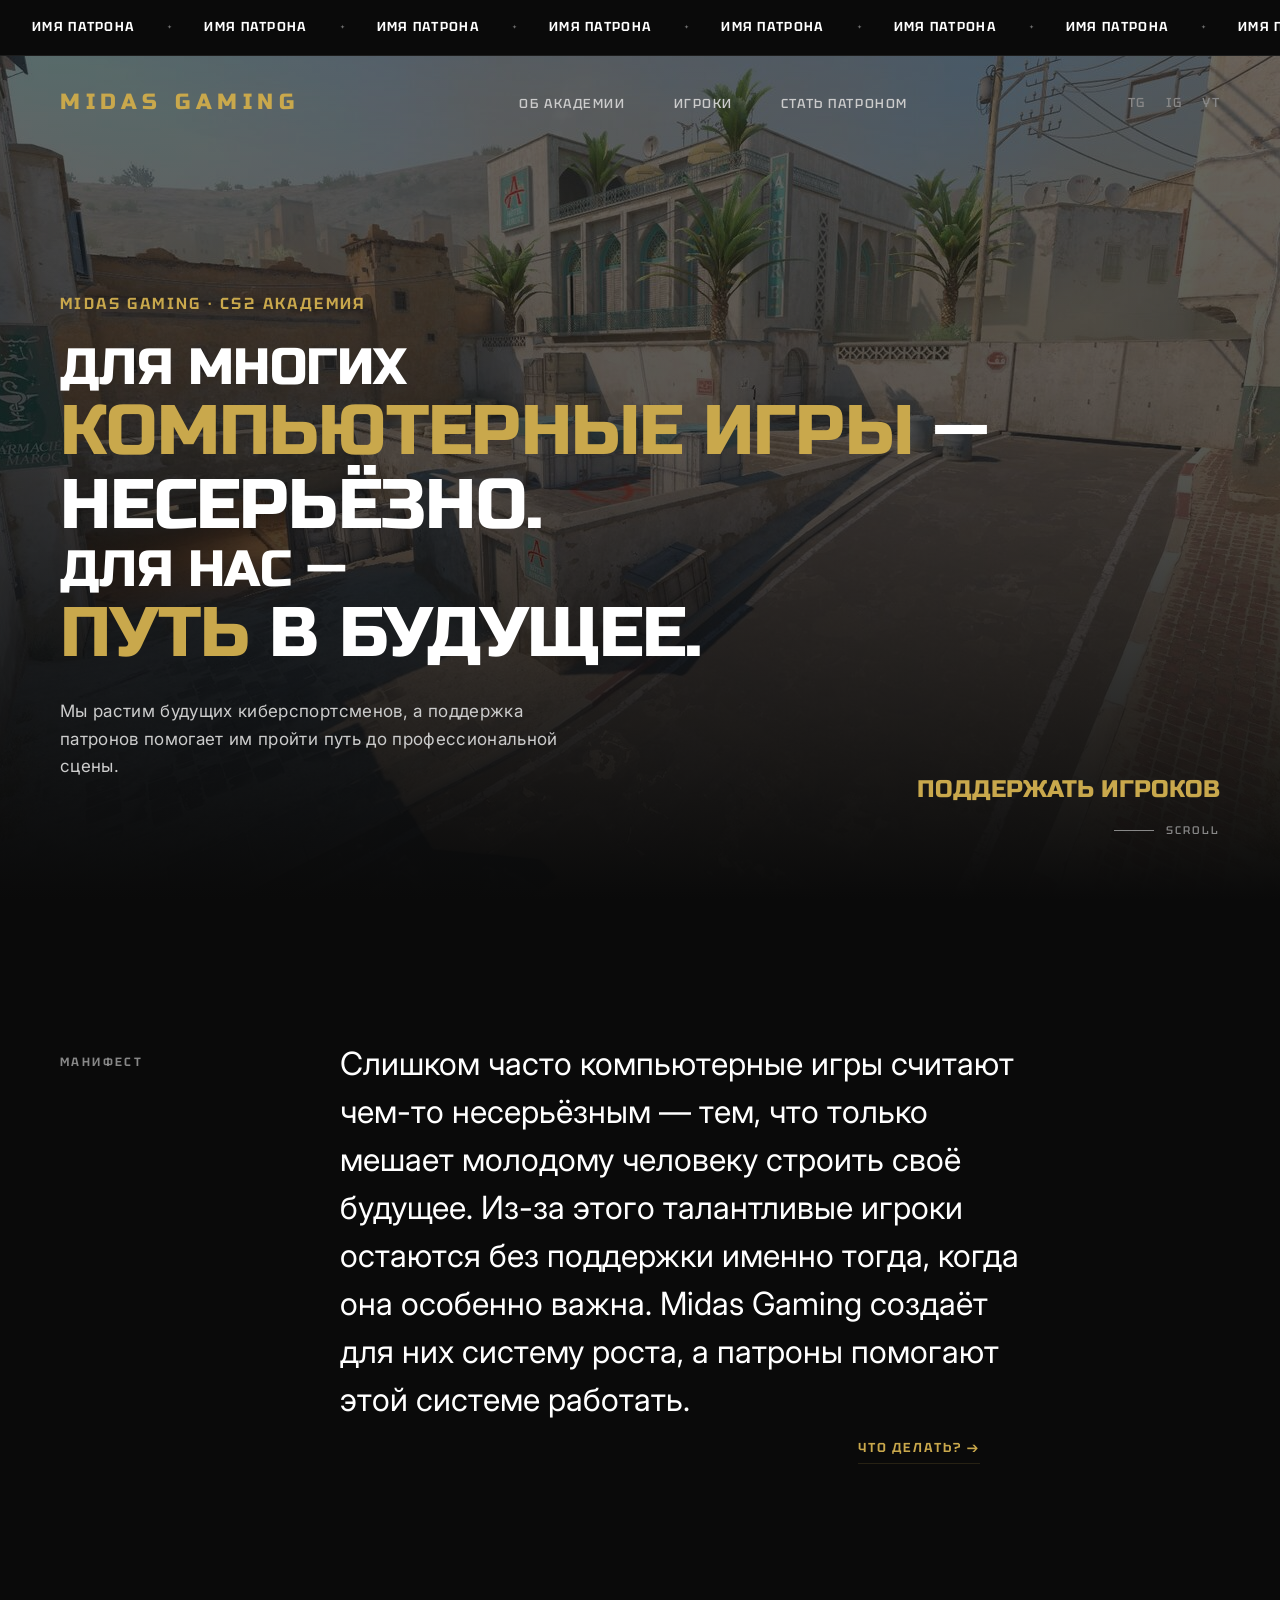
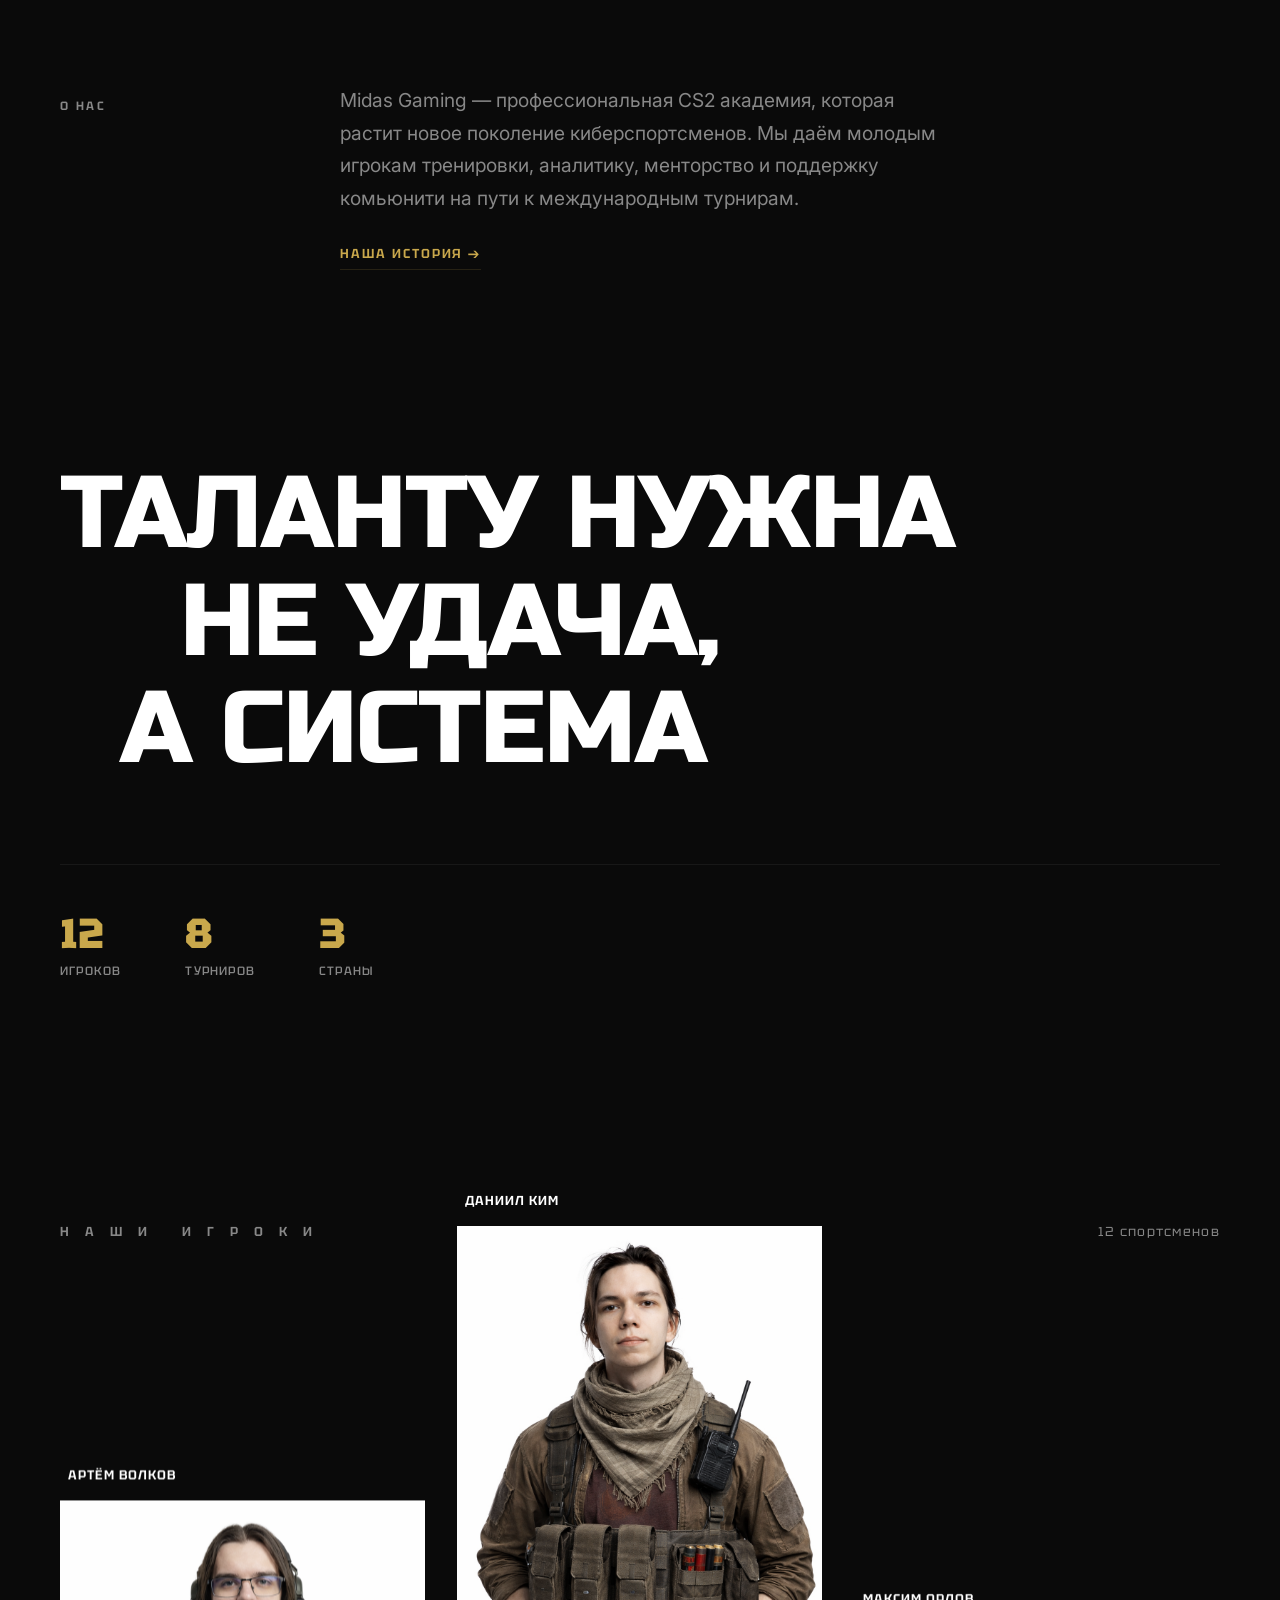
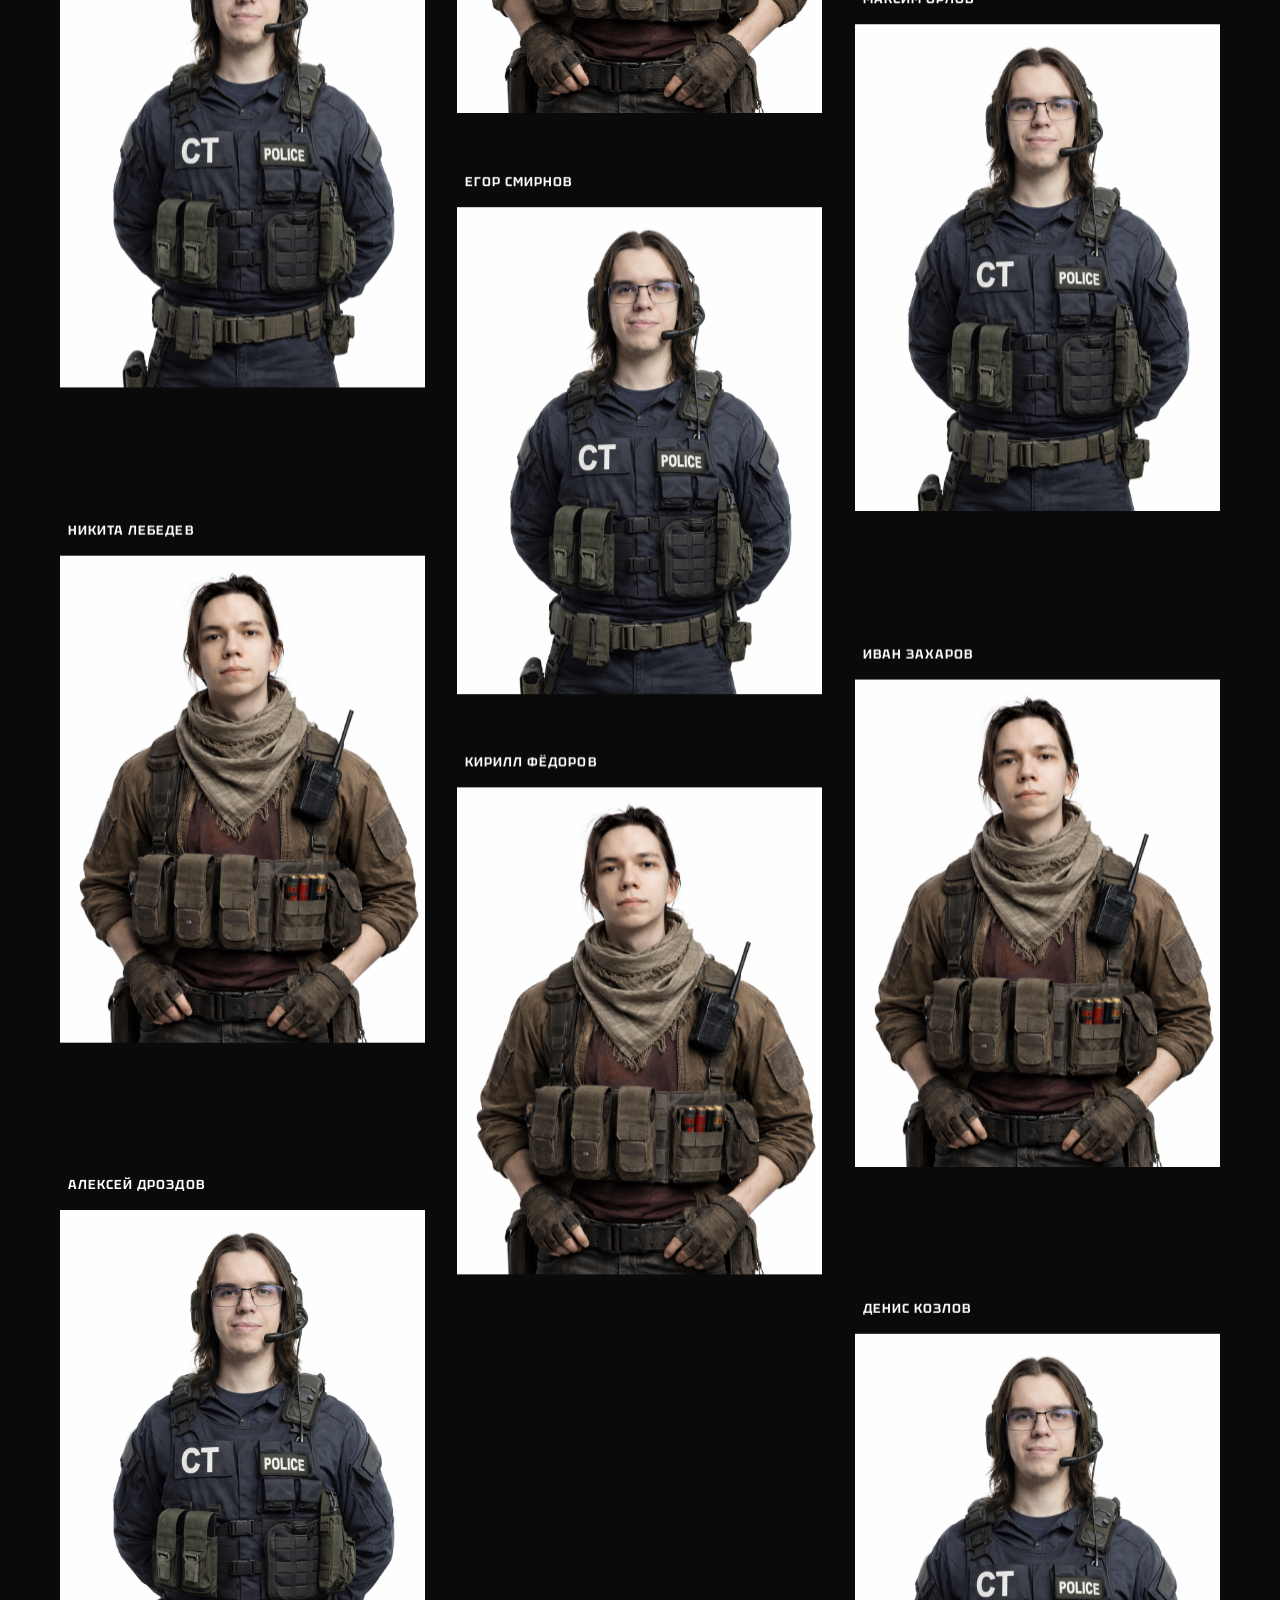
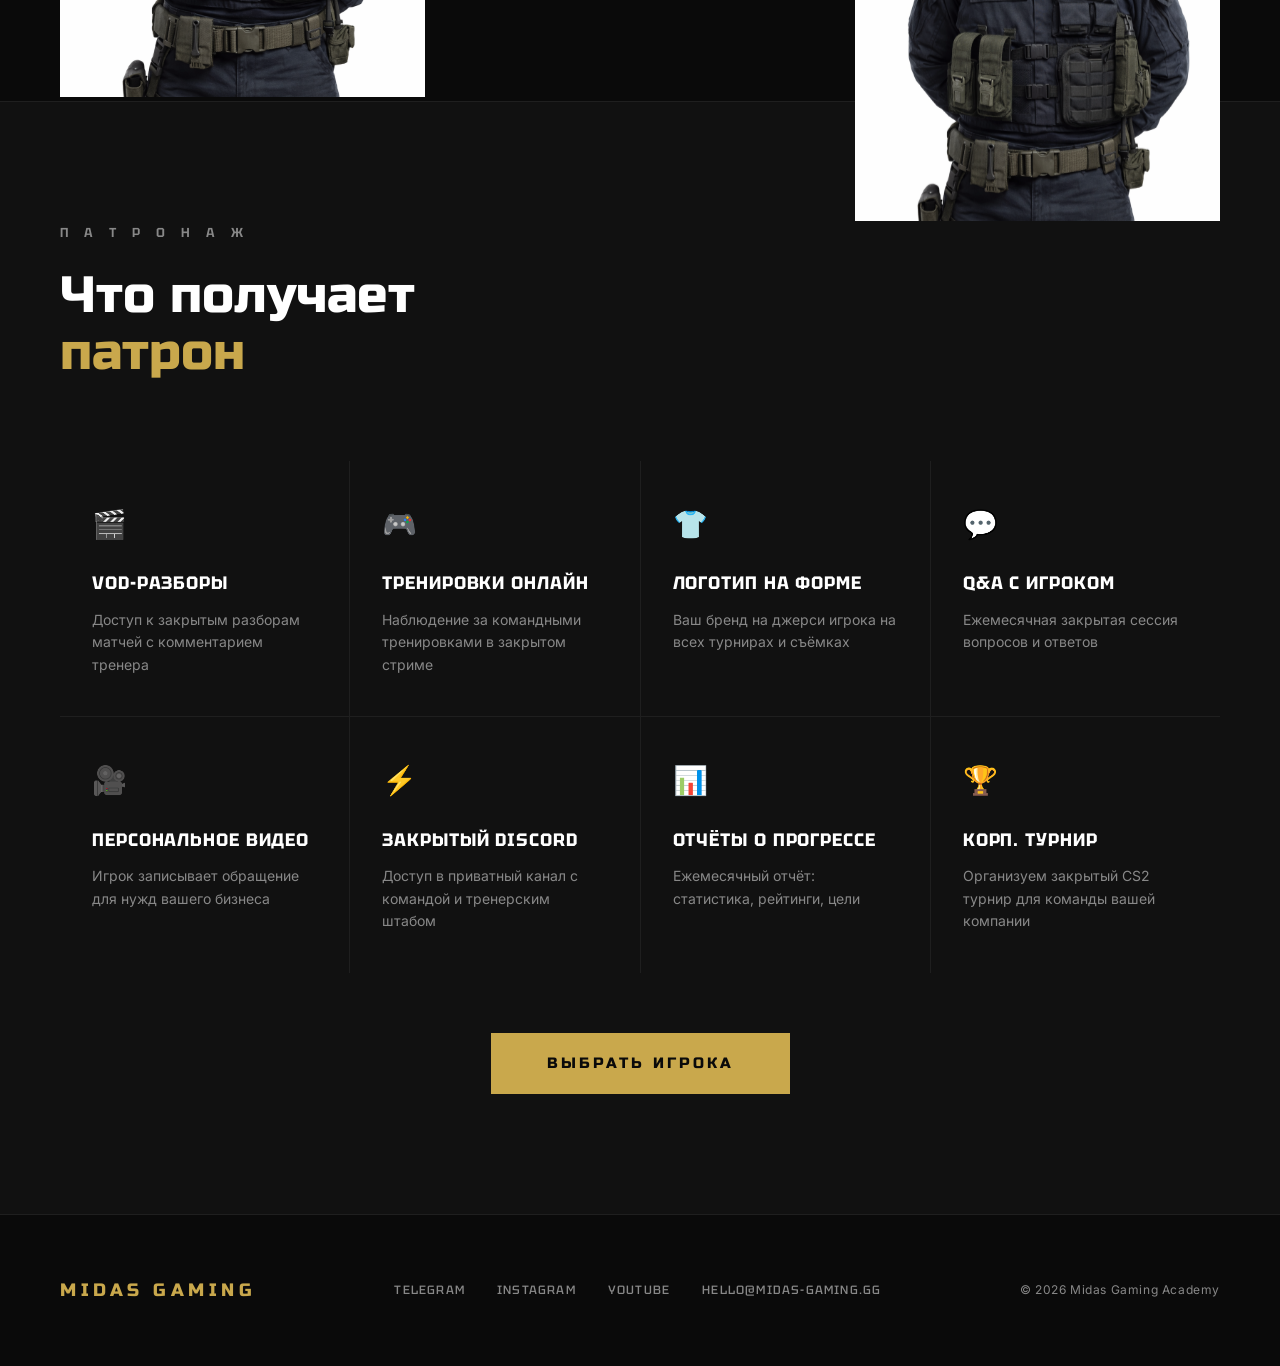
==== index.html @ 3403fd5a "Initial commit — Midas Gaming Academy landing site Co-Authored-By: Claude Opus 4.6 <noreply@anthropi" ====
<!DOCTYPE html>
<html lang="ru">
<head>
  <meta charset="UTF-8" />
  <meta name="viewport" content="width=device-width, initial-scale=1.0" />
  <title>Midas Gaming — CS2 Academy</title>
  <link rel="stylesheet" href="styles.css" />
</head>
<body>

  <!-- ===== MARQUEE TICKER ===== -->
  <div class="marquee-bar">
    <div class="marquee-track">
      <a href="https://vk.com" target="_blank" class="marquee-item">Имя патрона</a>
      <span class="marquee-dot">✦</span>
      <a href="https://vk.com" target="_blank" class="marquee-item">Имя патрона</a>
      <span class="marquee-dot">✦</span>
      <a href="https://vk.com" target="_blank" class="marquee-item">Имя патрона</a>
      <span class="marquee-dot">✦</span>
      <a href="https://vk.com" target="_blank" class="marquee-item">Имя патрона</a>
      <span class="marquee-dot">✦</span>
      <a href="https://vk.com" target="_blank" class="marquee-item">Имя патрона</a>
      <span class="marquee-dot">✦</span>
      <a href="https://vk.com" target="_blank" class="marquee-item">Имя патрона</a>
      <span class="marquee-dot">✦</span>
      <a href="https://vk.com" target="_blank" class="marquee-item">Имя патрона</a>
      <span class="marquee-dot">✦</span>
      <a href="https://vk.com" target="_blank" class="marquee-item">Имя патрона</a>
      <span class="marquee-dot">✦</span>
      <!-- дубль для бесшовного цикла -->
      <a href="https://vk.com" target="_blank" class="marquee-item">Имя патрона</a>
      <span class="marquee-dot">✦</span>
      <a href="https://vk.com" target="_blank" class="marquee-item">Имя патрона</a>
      <span class="marquee-dot">✦</span>
      <a href="https://vk.com" target="_blank" class="marquee-item">Имя патрона</a>
      <span class="marquee-dot">✦</span>
      <a href="https://vk.com" target="_blank" class="marquee-item">Имя патрона</a>
      <span class="marquee-dot">✦</span>
      <a href="https://vk.com" target="_blank" class="marquee-item">Имя патрона</a>
      <span class="marquee-dot">✦</span>
      <a href="https://vk.com" target="_blank" class="marquee-item">Имя патрона</a>
      <span class="marquee-dot">✦</span>
      <a href="https://vk.com" target="_blank" class="marquee-item">Имя патрона</a>
      <span class="marquee-dot">✦</span>
      <a href="https://vk.com" target="_blank" class="marquee-item">Имя патрона</a>
      <span class="marquee-dot">✦</span>
    </div>
  </div>

  <!-- ===== NAVIGATION ===== -->
  <nav id="navbar">
    <a href="#" class="nav-logo">Midas Gaming</a>
    <ul class="nav-links">
      <li><a href="#about">Об академии</a></li>
      <li><a href="#players">Игроки</a></li>
      <li><a href="#patronage">Стать патроном</a></li>
    </ul>
    <div class="nav-social">
      <a href="#">TG</a>
      <a href="#">IG</a>
      <a href="#">YT</a>
    </div>
  </nav>

  <!-- ===== HERO ===== -->
  <section class="hero">
    <!-- Фон hero — замени dust2.jpg на свою картинку -->
    <img class="hero-video" src="1600px-CS2_Dust_2_A_Site.jpg" alt="CS2 Dust2" />

    <!-- Тёмный градиент поверх видео -->
    <div class="hero-overlay"></div>

    <!-- Текст -->
    <div class="hero-content">
      <p class="hero-tagline">MIDAS GAMING · CS2 АКАДЕМИЯ</p>
      <div class="hero-title-block">
        <div class="hero-line hero-line-medium">Для многих</div>
        <div class="hero-line hero-line-large"><span class="hero-gold">компьютерные игры</span> — несерьёзно.</div>
        <div class="hero-line hero-line-medium">Для нас —</div>
        <div class="hero-line hero-line-large"><span class="hero-gold">путь</span> в будущее.</div>
      </div>
      <p class="hero-subtitle">Мы растим будущих киберспортсменов, а поддержка патронов помогает им пройти путь до профессиональной сцены.</p>
    </div>

    <div class="hero-scroll">
      <a href="patronage.html" class="hero-scroll-text">Поддержать игроков</a>
      <div class="hero-scroll-label">scroll</div>
    </div>
  </section>

  <!-- ===== MANIFESTO (WME style) ===== -->
  <section class="about-wme">
    <div class="about-wme-label fade-in">МАНИФЕСТ</div>
    <div class="about-wme-content fade-in">
      <p class="about-wme-text">
        Слишком часто компьютерные игры считают чем-то несерьёзным — тем, что только мешает молодому человеку строить своё будущее. Из-за этого талантливые игроки остаются без поддержки именно тогда, когда она особенно важна. Midas Gaming создаёт для них систему роста, а патроны помогают этой системе работать.
      </p>
      <a href="#" class="about-link about-link-right">Что делать? →</a>
    </div>
  </section>

  <!-- ===== ABOUT + BIG STATEMENT (WME style, one screen) ===== -->
  <section class="about-statement-section" id="about">
    <div class="about-compact">
      <div class="about-wme-label fade-in">О НАС</div>
      <div class="about-compact-content fade-in">
        <p class="about-compact-text">
          Midas Gaming — профессиональная CS2 академия, которая растит новое поколение киберспортсменов. Мы даём молодым игрокам тренировки, аналитику, менторство и поддержку комьюнити на пути к международным турнирам.
        </p>
        <a href="story.html" target="_blank" class="about-link">Наша история →</a>
      </div>
    </div>
    <div class="big-statement fade-in">
      <h2 class="big-statement-text">
        ТАЛАНТУ НУЖНА<br />
        &nbsp;&nbsp;&nbsp;&nbsp;НЕ УДАЧА,<br />
        &nbsp;&nbsp;А СИСТЕМА
      </h2>
    </div>
  </section>

  <!-- ===== STATS ===== -->
  <section class="stats-section">
    <div class="about-stats fade-in">
      <div class="stat-item">
        <span class="stat-number">12</span>
        <span class="stat-label">Игроков</span>
      </div>
      <div class="stat-item">
        <span class="stat-number">8</span>
        <span class="stat-label">Турниров</span>
      </div>
      <div class="stat-item">
        <span class="stat-number">3</span>
        <span class="stat-label">Страны</span>
      </div>
    </div>
  </section>

  <!-- ===== PLAYERS ===== -->
  <section class="players" id="players">
    <div class="section-header fade-in">
      <span class="section-title">Н А Ш И &nbsp; И Г Р О К И</span>
      <span class="section-count">12 спортсменов</span>
    </div>

    <div class="players-grid">

      <a href="player.html" class="player-card">
        <div class="player-card-label">Артём Волков</div>
        <div class="player-card-img">
          <img src="фоксис.png" alt="Игрок" />
          <div class="player-card-nick">PHANTOM <span class="player-card-flag">🇷🇺</span></div>
        </div>
      </a>

      <a href="player.html" class="player-card">
        <div class="player-card-label">Даниил Ким</div>
        <div class="player-card-img">
          <img src="алв.png" alt="Игрок" />
          <div class="player-card-nick">VIPER <span class="player-card-flag">🇰🇿</span></div>
        </div>
      </a>

      <a href="player.html" class="player-card">
        <div class="player-card-label">Максим Орлов</div>
        <div class="player-card-img">
          <img src="фоксис.png" alt="Игрок" />
          <div class="player-card-nick">ORACLE <span class="player-card-flag">🇷🇺</span></div>
        </div>
      </a>

      <a href="player.html" class="player-card">
        <div class="player-card-label">Никита Лебедев</div>
        <div class="player-card-img">
          <img src="алв.png" alt="Игрок" />
          <div class="player-card-nick">NOVA <span class="player-card-flag">🇧🇾</span></div>
        </div>
      </a>

      <a href="player.html" class="player-card">
        <div class="player-card-label">Егор Смирнов</div>
        <div class="player-card-img">
          <img src="фоксис.png" alt="Игрок" />
          <div class="player-card-nick">GHOST <span class="player-card-flag">🇷🇺</span></div>
        </div>
      </a>

      <a href="player.html" class="player-card">
        <div class="player-card-label">Иван Захаров</div>
        <div class="player-card-img">
          <img src="алв.png" alt="Игрок" />
          <div class="player-card-nick">TITAN <span class="player-card-flag">🇷🇺</span></div>
        </div>
      </a>

      <a href="player.html" class="player-card">
        <div class="player-card-label">Алексей Дроздов</div>
        <div class="player-card-img">
          <img src="фоксис.png" alt="Игрок" />
          <div class="player-card-nick">DROZ <span class="player-card-flag">🇷🇺</span></div>
        </div>
      </a>

      <a href="player.html" class="player-card">
        <div class="player-card-label">Кирилл Фёдоров</div>
        <div class="player-card-img">
          <img src="алв.png" alt="Игрок" />
          <div class="player-card-nick">KIRA <span class="player-card-flag">🇰🇿</span></div>
        </div>
      </a>

      <a href="player.html" class="player-card">
        <div class="player-card-label">Денис Козлов</div>
        <div class="player-card-img">
          <img src="фоксис.png" alt="Игрок" />
          <div class="player-card-nick">SHADE <span class="player-card-flag">🇷🇺</span></div>
        </div>
      </a>

    </div>
  </section>

  <!-- ===== PATRONAGE ===== -->
  <section class="patronage" id="patronage">
    <div class="patronage-header fade-in">
      <p class="section-title">П А Т Р О Н А Ж</p>
      <h2>Что получает<br /><em>патрон</em></h2>
    </div>

    <div class="perks-grid">
      <div class="perk-item fade-in">
        <span class="perk-icon">🎬</span>
        <div class="perk-title">VOD-разборы</div>
        <p class="perk-desc">Доступ к закрытым разборам матчей с комментарием тренера</p>
      </div>
      <div class="perk-item fade-in">
        <span class="perk-icon">🎮</span>
        <div class="perk-title">Тренировки онлайн</div>
        <p class="perk-desc">Наблюдение за командными тренировками в закрытом стриме</p>
      </div>
      <div class="perk-item fade-in">
        <span class="perk-icon">👕</span>
        <div class="perk-title">Логотип на форме</div>
        <p class="perk-desc">Ваш бренд на джерси игрока на всех турнирах и съёмках</p>
      </div>
      <div class="perk-item fade-in">
        <span class="perk-icon">💬</span>
        <div class="perk-title">Q&A с игроком</div>
        <p class="perk-desc">Ежемесячная закрытая сессия вопросов и ответов</p>
      </div>
      <div class="perk-item fade-in">
        <span class="perk-icon">🎥</span>
        <div class="perk-title">Персональное видео</div>
        <p class="perk-desc">Игрок записывает обращение для нужд вашего бизнеса</p>
      </div>
      <div class="perk-item fade-in">
        <span class="perk-icon">⚡</span>
        <div class="perk-title">Закрытый Discord</div>
        <p class="perk-desc">Доступ в приватный канал с командой и тренерским штабом</p>
      </div>
      <div class="perk-item fade-in">
        <span class="perk-icon">📊</span>
        <div class="perk-title">Отчёты о прогрессе</div>
        <p class="perk-desc">Ежемесячный отчёт: статистика, рейтинги, цели</p>
      </div>
      <div class="perk-item fade-in">
        <span class="perk-icon">🏆</span>
        <div class="perk-title">Корп. турнир</div>
        <p class="perk-desc">Организуем закрытый CS2 турнир для команды вашей компании</p>
      </div>
    </div>

    <div class="patronage-cta fade-in">
      <a href="#players" class="btn-primary">Выбрать игрока</a>
    </div>
  </section>

  <!-- ===== FOOTER ===== -->
  <footer>
    <div class="footer-logo">Midas Gaming</div>
    <div class="footer-center">
      <a href="#">Telegram</a>
      <a href="#">Instagram</a>
      <a href="#">YouTube</a>
      <a href="mailto:hello@midas-gaming.gg">hello@midas-gaming.gg</a>
    </div>
    <div class="footer-right">© 2026 Midas Gaming Academy</div>
  </footer>

  <!-- ===== SCRIPTS ===== -->
  <script>
    // Nav scroll effect + marquee hide
    const navbar = document.getElementById('navbar');
    const marquee = document.querySelector('.marquee-bar');
    window.addEventListener('scroll', () => {
      if (window.scrollY > 60) {
        navbar.classList.add('scrolled');
        marquee.classList.add('hidden');
        navbar.style.top = '0';
      } else {
        navbar.classList.remove('scrolled');
        marquee.classList.remove('hidden');
        navbar.style.top = '56px';
      }
    });

    // Fade-in on scroll
    const observer = new IntersectionObserver((entries) => {
      entries.forEach(entry => {
        if (entry.isIntersecting) {
          entry.target.classList.add('visible');
        }
      });
    }, { threshold: 0.1 });

    document.querySelectorAll('.fade-in').forEach(el => observer.observe(el));

    // Parallax: средняя колонка вверх, боковые вниз
    const cards = document.querySelectorAll('.player-card');
    window.addEventListener('scroll', () => {
      cards.forEach((card, i) => {
        const rect = card.getBoundingClientRect();
        const center = rect.top + rect.height / 2;
        const viewCenter = window.innerHeight / 2;
        const offset = (center - viewCenter) * 0.06;
        const col = i % 3; // 0=left, 1=center, 2=right
        if (col === 1) {
          card.style.transform = `translateY(${-offset}px)`;
        } else {
          card.style.transform = `translateY(${offset}px)`;
        }
      });
    });
  </script>

</body>
</html>
---- styles.css ----
/* ===========================
   MIDAS GAMING — MAIN STYLES
   =========================== */

@import url('https://fonts.googleapis.com/css2?family=Inter:wght@300;400;500;600&family=Russo+One&family=Tektur:wght@400;500;600;700;800;900&display=swap&subset=cyrillic');

:root {
  --gold: #C9A84C;
  --gold-light: #E8C97A;
  --gold-dim: rgba(201, 168, 76, 0.15);
  --black: #0a0a0a;
  --black-2: #111111;
  --black-3: #1a1a1a;
  --white: #ffffff;
  --gray: #888888;
  --gray-light: #cccccc;
}

* {
  margin: 0;
  padding: 0;
  box-sizing: border-box;
}

html {
  scroll-behavior: smooth;
}

body {
  background-color: var(--black);
  color: var(--white);
  font-family: 'Inter', sans-serif;
  font-size: 16px;
  line-height: 1.7;
  overflow-x: hidden;
}

/* ===========================
   MARQUEE TICKER
   =========================== */

.marquee-bar {
  position: fixed;
  top: 0;
  left: 0;
  right: 0;
  z-index: 200;
  background: var(--black);
  border-bottom: 1px solid rgba(255,255,255,0.08);
  overflow: hidden;
  height: 56px;
  display: flex;
  align-items: center;
  transition: transform 0.4s ease;
}

.marquee-track {
  display: flex;
  align-items: center;
  white-space: nowrap;
  animation: marqueeScroll 20s linear infinite;
  gap: 0;
}

.marquee-item {
  font-family: 'Tektur', sans-serif;
  font-size: 13px;
  font-weight: 600;
  letter-spacing: 0.1em;
  text-transform: uppercase;
  color: var(--white);
  text-decoration: none;
  padding: 0 32px;
  transition: opacity 0.2s ease;
}

.marquee-item:hover {
  opacity: 0.6;
}

.marquee-dot {
  font-size: 6px;
  color: var(--white);
  opacity: 0.4;
}

.marquee-bar.hidden {
  transform: translateY(-100%);
}

@keyframes marqueeScroll {
  0% { transform: translateX(0); }
  100% { transform: translateX(-50%); }
}

/* ===========================
   NAVIGATION
   =========================== */

nav {
  position: fixed;
  top: 56px;
  left: 0;
  right: 0;
  z-index: 100;
  display: flex;
  align-items: center;
  justify-content: space-between;
  padding: 28px 60px;
  background: transparent;
  transition: background 0.4s ease, top 0.4s ease, padding 0.4s ease;
}

nav.scrolled {
  background: rgba(10, 10, 10, 0.95);
  backdrop-filter: blur(10px);
  padding: 20px 60px;
}

.nav-logo {
  font-family: 'Russo One', sans-serif;
  font-size: 22px;
  font-weight: 400;
  letter-spacing: 0.25em;
  color: var(--gold);
  text-decoration: none;
  text-transform: uppercase;
}

.nav-links {
  display: flex;
  gap: 48px;
  list-style: none;
}

.nav-links a {
  color: var(--gray-light);
  text-decoration: none;
  font-family: 'Tektur', sans-serif;
  font-weight: 500;
  font-size: 13px;
  letter-spacing: 0.12em;
  text-transform: uppercase;
  transition: color 0.3s ease;
}

.nav-links a:hover {
  color: var(--gold);
}

.nav-social {
  display: flex;
  gap: 20px;
  align-items: center;
}

.nav-social a {
  color: var(--gray);
  text-decoration: none;
  font-family: 'Tektur', sans-serif;
  font-weight: 500;
  font-size: 13px;
  letter-spacing: 0.1em;
  text-transform: uppercase;
  transition: color 0.3s ease;
}

.nav-social a:hover {
  color: var(--gold);
}

/* ===========================
   HERO
   =========================== */

.hero {
  position: relative;
  width: 100%;
  height: 100vh;
  display: flex;
  align-items: flex-end;
  justify-content: flex-start;
  overflow: hidden;
}

.hero-video {
  position: absolute;
  inset: 0;
  width: 100%;
  height: 100%;
  object-fit: cover;
  opacity: 0.45;
}

.hero-overlay {
  position: absolute;
  inset: 0;
  background: linear-gradient(
    to top,
    rgba(10, 10, 10, 1) 0%,
    rgba(10, 10, 10, 0.3) 50%,
    rgba(10, 10, 10, 0.1) 100%
  );
}

.hero-content {
  position: relative;
  z-index: 2;
  padding: 0 60px 120px;
}

.hero-tagline {
  font-family: 'Tektur', sans-serif;
  font-size: 16px;
  font-weight: 600;
  letter-spacing: 0.15em;
  color: var(--gold);
  text-transform: uppercase;
  margin-bottom: 24px;
}

.hero-title-block {
  text-transform: uppercase;
}

.hero-line {
  font-family: 'Russo One', sans-serif;
  font-weight: 400;
  line-height: 1.05;
  letter-spacing: -0.01em;
  color: var(--white);
}

.hero-line-large {
  font-size: clamp(44px, 5.5vw, 76px);
}

.hero-line-medium {
  font-size: clamp(32px, 4vw, 52px);
}

.hero-line-small {
  font-size: clamp(26px, 3.2vw, 44px);
}

.hero-subtitle {
  font-family: 'Inter', sans-serif;
  font-size: 15px;
  font-weight: 300;
  color: var(--gray);
  line-height: 1.6;
  max-width: 520px;
  margin-top: 28px;
  letter-spacing: 0.02em;
}

.hero-gold {
  color: var(--gold);
}

.hero-gray {
  color: var(--gray-light);
}

.hero-scroll {
  position: absolute;
  bottom: 60px;
  right: 60px;
  z-index: 2;
  text-align: right;
}

.hero-scroll-text {
  font-family: 'Russo One', sans-serif;
  font-size: clamp(18px, 2vw, 24px);
  font-weight: 400;
  color: var(--gold);
  text-transform: uppercase;
  line-height: 1.3;
  margin-bottom: 16px;
  text-decoration: none;
  display: block;
  transition: color 0.3s ease;
}

.hero-scroll-text:hover {
  color: var(--gold-light);
}

.hero-scroll-label {
  font-family: 'Tektur', sans-serif;
  font-weight: 500;
  color: var(--gray);
  font-size: 11px;
  letter-spacing: 0.2em;
  text-transform: uppercase;
  display: flex;
  align-items: center;
  justify-content: flex-end;
  gap: 12px;
}

.hero-scroll-label::before {
  content: '';
  display: block;
  width: 40px;
  height: 1px;
  background: var(--gray);
}

/* ===========================
   MANIFESTO
   =========================== */

.manifesto {
  min-height: 100vh;
  display: flex;
  align-items: center;
  justify-content: center;
  padding: 120px 60px;
  border-bottom: 1px solid rgba(255,255,255,0.06);
}

.manifesto-content {
  max-width: 900px;
  text-align: center;
}

.manifesto-title {
  font-family: 'Russo One', sans-serif;
  font-size: clamp(28px, 3.5vw, 48px);
  font-weight: 400;
  line-height: 1.3;
  color: var(--white);
  margin-bottom: 40px;
}

.manifesto-title em {
  font-style: normal;
  color: var(--gold);
}

.manifesto-text {
  font-family: 'Inter', sans-serif;
  font-size: clamp(16px, 1.5vw, 20px);
  font-weight: 400;
  line-height: 1.8;
  color: var(--gray);
  max-width: 650px;
  margin: 0 auto;
}

/* ===========================
   HERO SUBTITLE
   =========================== */

.hero-subtitle {
  font-family: 'Inter', sans-serif;
  font-size: 17px;
  font-weight: 400;
  color: var(--gray-light);
  line-height: 1.6;
  margin-top: 28px;
  max-width: 520px;
}

/* ===========================
   ABOUT (WME STYLE)
   =========================== */

.about-wme {
  position: relative;
  padding: 140px 60px 100px;
  display: grid;
  grid-template-columns: 200px 1fr;
  gap: 80px;
  align-items: start;
}

.about-wme-label {
  font-family: 'Tektur', sans-serif;
  font-size: 12px;
  font-weight: 600;
  letter-spacing: 0.2em;
  text-transform: uppercase;
  color: var(--gray);
  padding-top: 12px;
}

.about-wme-content {
  max-width: 700px;
}

.about-wme-text {
  font-family: 'Inter', sans-serif;
  font-size: clamp(22px, 2.5vw, 32px);
  font-weight: 400;
  line-height: 1.5;
  color: var(--white);
  margin-bottom: 40px;
}

.about-link {
  display: inline-flex;
  align-items: center;
  gap: 10px;
  color: var(--gold);
  text-decoration: none;
  font-family: 'Tektur', sans-serif;
  font-weight: 600;
  font-size: 13px;
  letter-spacing: 0.15em;
  text-transform: uppercase;
  border-bottom: 1px solid var(--gold-dim);
  padding-bottom: 4px;
  transition: gap 0.3s ease, border-color 0.3s ease;
}

.about-link:hover {
  gap: 16px;
  border-color: var(--gold);
}

.about-link-right {
  position: absolute;
  right: 60px;
  bottom: 0;
}

/* ===========================
   BIG STATEMENT (WME STYLE)
   =========================== */

/* About + Statement combined section */
.about-statement-section {
  min-height: 100vh;
  display: flex;
  flex-direction: column;
  justify-content: space-between;
  padding: 120px 60px 80px;
}

.about-compact {
  display: grid;
  grid-template-columns: 200px 1fr;
  gap: 80px;
  align-items: start;
}

.about-compact-text {
  font-family: 'Inter', sans-serif;
  font-size: clamp(16px, 1.5vw, 20px);
  font-weight: 400;
  line-height: 1.7;
  color: var(--gray);
  max-width: 600px;
  margin-bottom: 24px;
}

.big-statement {
  padding: 0;
}

.big-statement-text {
  font-family: 'Russo One', sans-serif;
  font-size: clamp(48px, 8vw, 120px);
  font-weight: 400;
  line-height: 1.05;
  text-transform: uppercase;
  color: var(--white);
  letter-spacing: -0.01em;
}

/* ===========================
   STATS
   =========================== */

.stats-section {
  padding: 0 60px 120px;
}

.about-stats {
  display: flex;
  gap: 64px;
  padding-top: 48px;
  border-top: 1px solid rgba(255,255,255,0.06);
}

.stat-item {
  display: flex;
  flex-direction: column;
  gap: 6px;
}

.stat-number {
  font-family: 'Tektur', sans-serif;
  font-size: 42px;
  font-weight: 800;
  color: var(--gold);
  line-height: 1;
}

.stat-label {
  font-family: 'Tektur', sans-serif;
  font-weight: 500;
  font-size: 12px;
  letter-spacing: 0.1em;
  text-transform: uppercase;
  color: var(--gray);
}

/* ===========================
   PLAYERS GRID
   =========================== */

.players {
  padding: 120px 60px;
}

.section-header {
  display: flex;
  align-items: baseline;
  justify-content: space-between;
  margin-bottom: 64px;
}

.section-title {
  font-family: 'Tektur', sans-serif;
  font-size: 13px;
  font-weight: 600;
  letter-spacing: 0.5em;
  text-transform: uppercase;
  color: var(--gray);
}

.section-count {
  font-family: 'Tektur', sans-serif;
  font-size: 13px;
  color: var(--gray);
  letter-spacing: 0.1em;
}

.players-grid {
  display: grid;
  grid-template-columns: repeat(3, 1fr);
  gap: 32px 32px;
}

.player-card {
  position: relative;
  cursor: pointer;
  text-decoration: none;
  display: block;
  will-change: transform;
  transition: transform 0.1s linear;
}

/* WME staggered — каждый ряд со сдвигом */
.player-card:nth-child(1) { margin-top: 0; }
.player-card:nth-child(2) { margin-top: 60px; }
.player-card:nth-child(3) { margin-top: 120px; }

.player-card:nth-child(4) { margin-top: -60px; }
.player-card:nth-child(5) { margin-top: 0; }
.player-card:nth-child(6) { margin-top: 60px; }

.player-card:nth-child(7) { margin-top: -60px; }
.player-card:nth-child(8) { margin-top: 0; }
.player-card:nth-child(9) { margin-top: 60px; }

.player-card-label {
  font-family: 'Tektur', sans-serif;
  font-size: 13px;
  font-weight: 600;
  color: var(--white);
  text-transform: uppercase;
  letter-spacing: 0.08em;
  margin-bottom: 14px;
  padding-left: 8px;
  transition: color 0.3s ease;
}

.player-card:hover .player-card-label {
  color: var(--gold);
}

.player-card-img {
  position: relative;
  aspect-ratio: 3 / 4;
  overflow: hidden;
}

/* Все фото вертикальные */

.player-card-img img {
  width: 100%;
  height: 100%;
  object-fit: cover;
  object-position: center top;
  transition: transform 0.6s ease, filter 0.6s ease;
  filter: grayscale(30%);
}

.player-card:hover .player-card-img img {
  transform: scale(1.05);
  filter: grayscale(0%);
}

.player-card-nick {
  position: absolute;
  bottom: 16px;
  left: 16px;
  font-family: 'Tektur', sans-serif;
  font-weight: 700;
  font-size: 14px;
  color: var(--gold);
  letter-spacing: 0.1em;
  text-transform: uppercase;
  opacity: 0;
  transform: translateY(8px);
  transition: opacity 0.4s ease, transform 0.4s ease;
}

.player-card:hover .player-card-nick {
  opacity: 1;
  transform: translateY(0);
}

.player-card-flag {
  font-size: 16px;
  margin-left: 6px;
}

.player-card-flag {
  font-size: 16px;
}

.player-card-role {
  font-family: 'Tektur', sans-serif;
  font-weight: 500;
  font-size: 11px;
  color: var(--gray);
  letter-spacing: 0.15em;
  text-transform: uppercase;
}

/* ===========================
   PATRONAGE
   =========================== */

.patronage {
  padding: 120px 60px;
  background: var(--black-2);
  border-top: 1px solid rgba(255,255,255,0.06);
  border-bottom: 1px solid rgba(255,255,255,0.06);
}

.patronage-header {
  max-width: 600px;
  margin-bottom: 80px;
}

.patronage-header .section-title {
  margin-bottom: 24px;
}

.patronage-header h2 {
  font-family: 'Russo One', sans-serif;
  font-size: clamp(36px, 4vw, 52px);
  font-weight: 400;
  line-height: 1.1;
  color: var(--white);
}

.patronage-header h2 em {
  font-style: normal;
  color: var(--gold);
}

.perks-grid {
  display: grid;
  grid-template-columns: repeat(4, 1fr);
  gap: 1px;
  background: rgba(255,255,255,0.06);
  margin-bottom: 60px;
}

.perk-item {
  background: var(--black-2);
  padding: 40px 32px;
  transition: background 0.3s ease;
}

.perk-item:hover {
  background: var(--black-3);
}

.perk-icon {
  font-size: 28px;
  margin-bottom: 20px;
  display: block;
}

.perk-title {
  font-family: 'Tektur', sans-serif;
  font-size: 18px;
  font-weight: 700;
  color: var(--white);
  letter-spacing: 0.05em;
  text-transform: uppercase;
  margin-bottom: 10px;
}

.perk-desc {
  font-size: 14px;
  color: var(--gray);
  line-height: 1.6;
}

.patronage-cta {
  text-align: center;
}

.btn-primary {
  display: inline-block;
  padding: 18px 56px;
  background: var(--gold);
  color: var(--black);
  font-family: 'Russo One', sans-serif;
  font-size: 15px;
  font-weight: 400;
  letter-spacing: 0.2em;
  text-transform: uppercase;
  text-decoration: none;
  transition: background 0.3s ease, transform 0.3s ease;
}

.btn-primary:hover {
  background: var(--gold-light);
  transform: translateY(-2px);
}

/* ===========================
   FOOTER
   =========================== */

footer {
  padding: 60px;
  display: flex;
  align-items: center;
  justify-content: space-between;
}

.footer-logo {
  font-family: 'Russo One', sans-serif;
  font-size: 18px;
  font-weight: 400;
  letter-spacing: 0.25em;
  color: var(--gold);
  text-transform: uppercase;
}

.footer-center {
  display: flex;
  gap: 32px;
}

.footer-center a {
  color: var(--gray);
  text-decoration: none;
  font-family: 'Tektur', sans-serif;
  font-weight: 500;
  font-size: 12px;
  letter-spacing: 0.1em;
  text-transform: uppercase;
  transition: color 0.3s ease;
}

.footer-center a:hover {
  color: var(--gold);
}

.footer-right {
  font-size: 12px;
  color: var(--gray);
  letter-spacing: 0.05em;
}

/* ===========================
   SCROLL ANIMATIONS
   =========================== */

.fade-in {
  opacity: 0;
  transform: translateY(30px);
  transition: opacity 0.8s ease, transform 0.8s ease;
}

.fade-in.visible {
  opacity: 1;
  transform: translateY(0);
}

/* ===========================
   RESPONSIVE
   =========================== */

@media (max-width: 1024px) {
  .players-grid .player-card:nth-child(n) {
    margin-top: 0;
  }

  .players-grid .player-card:nth-child(2) { margin-top: 40px; }
  .players-grid .player-card:nth-child(3) { margin-top: 80px; }
  .players-grid .player-card:nth-child(5) { margin-top: 0; }
  .players-grid .player-card:nth-child(6) { margin-top: 40px; }

  .perks-grid {
    grid-template-columns: repeat(2, 1fr);
  }
}

@media (max-width: 768px) {
  nav {
    padding: 20px 24px;
  }

  nav.scrolled {
    padding: 16px 24px;
  }

  .nav-links {
    display: none;
  }

  .hero-content {
    padding: 0 24px 60px;
  }

  .hero-scroll {
    right: 24px;
  }

  .manifesto {
    min-height: auto;
    padding: 80px 24px;
  }

  .about-wme {
    grid-template-columns: 1fr;
    padding: 60px 24px;
    gap: 24px;
  }

  .big-statement {
    padding: 40px 24px 60px;
  }

  .stats-section {
    padding: 0 24px 60px;
  }

  .players {
    padding: 80px 24px;
  }

  .players-grid {
    grid-template-columns: repeat(2, 1fr);
  }

  .players-grid .player-card:nth-child(n) {
    margin-top: 0;
  }

  .players-grid .player-card:nth-child(2n) {
    margin-top: 40px;
  }

  .patronage {
    padding: 80px 24px;
  }

  .perks-grid {
    grid-template-columns: 1fr;
  }

  footer {
    flex-direction: column;
    gap: 24px;
    padding: 40px 24px;
    text-align: center;
  }
}
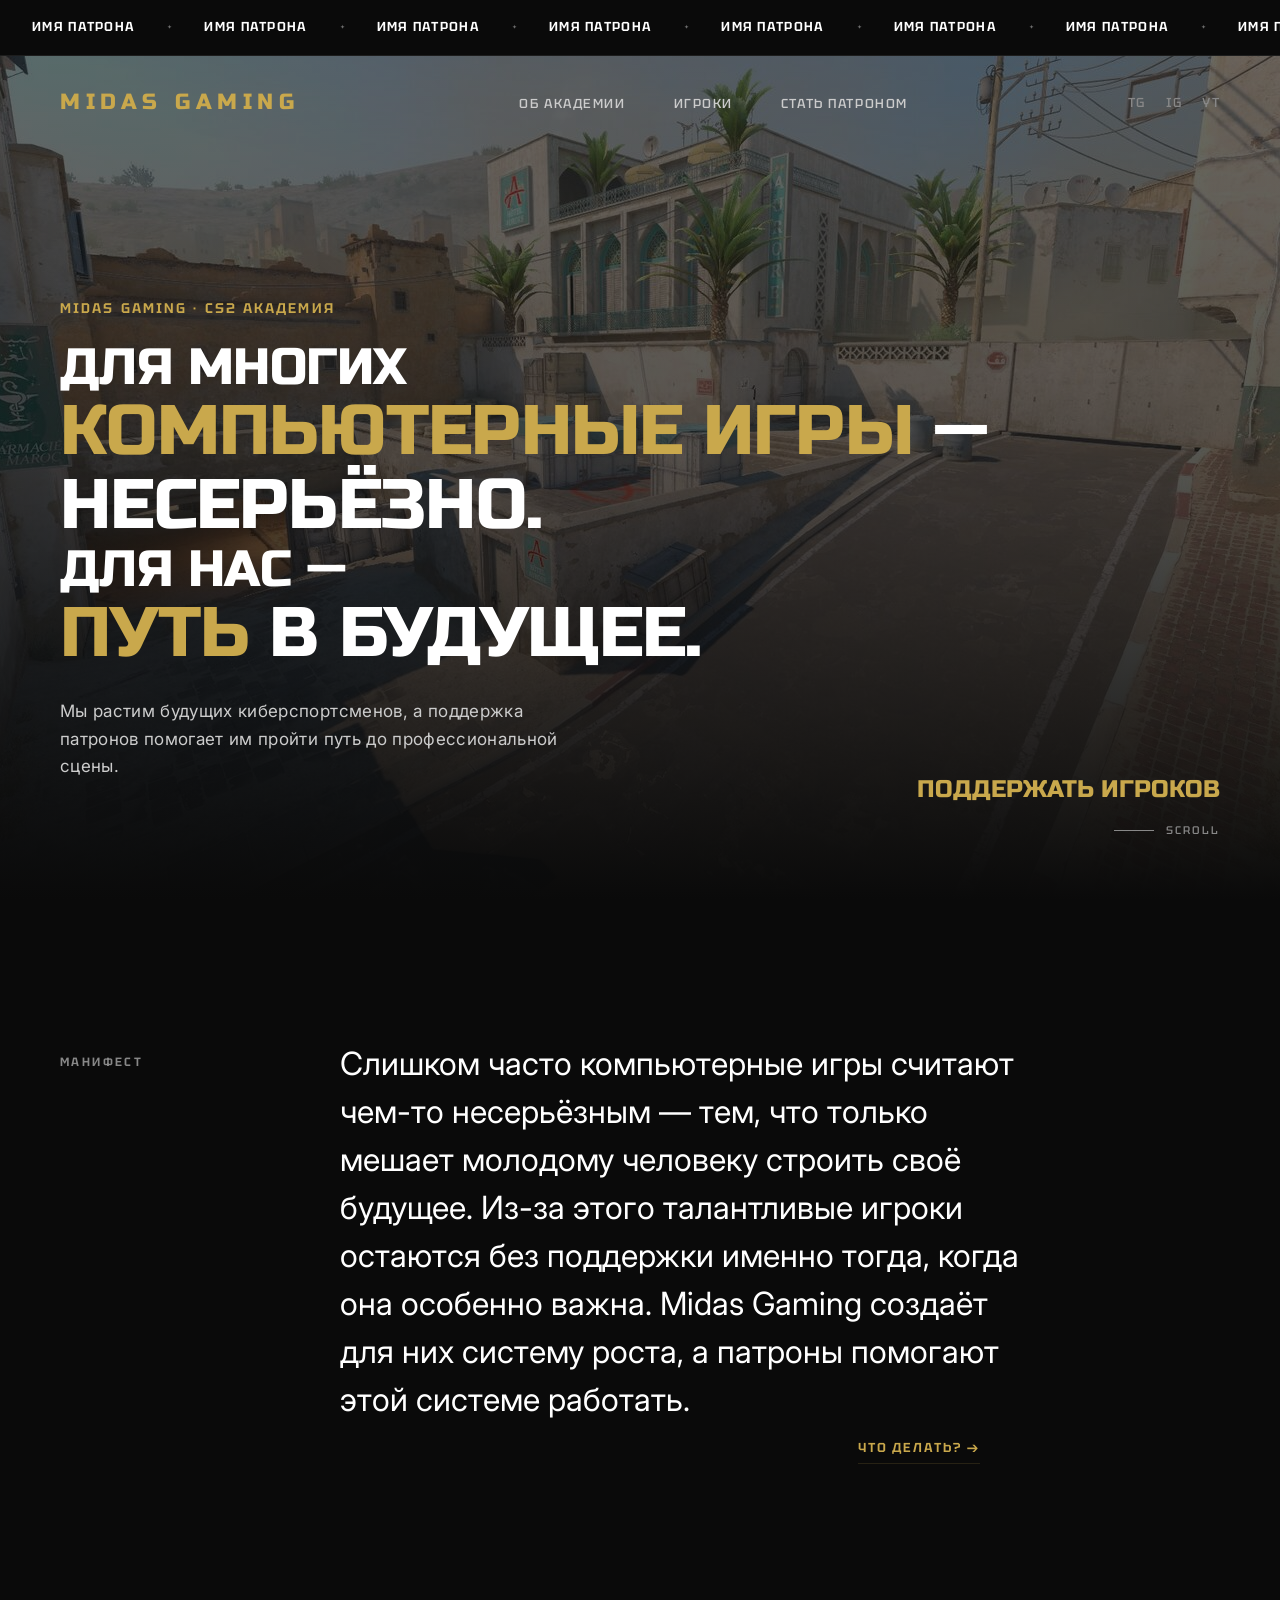
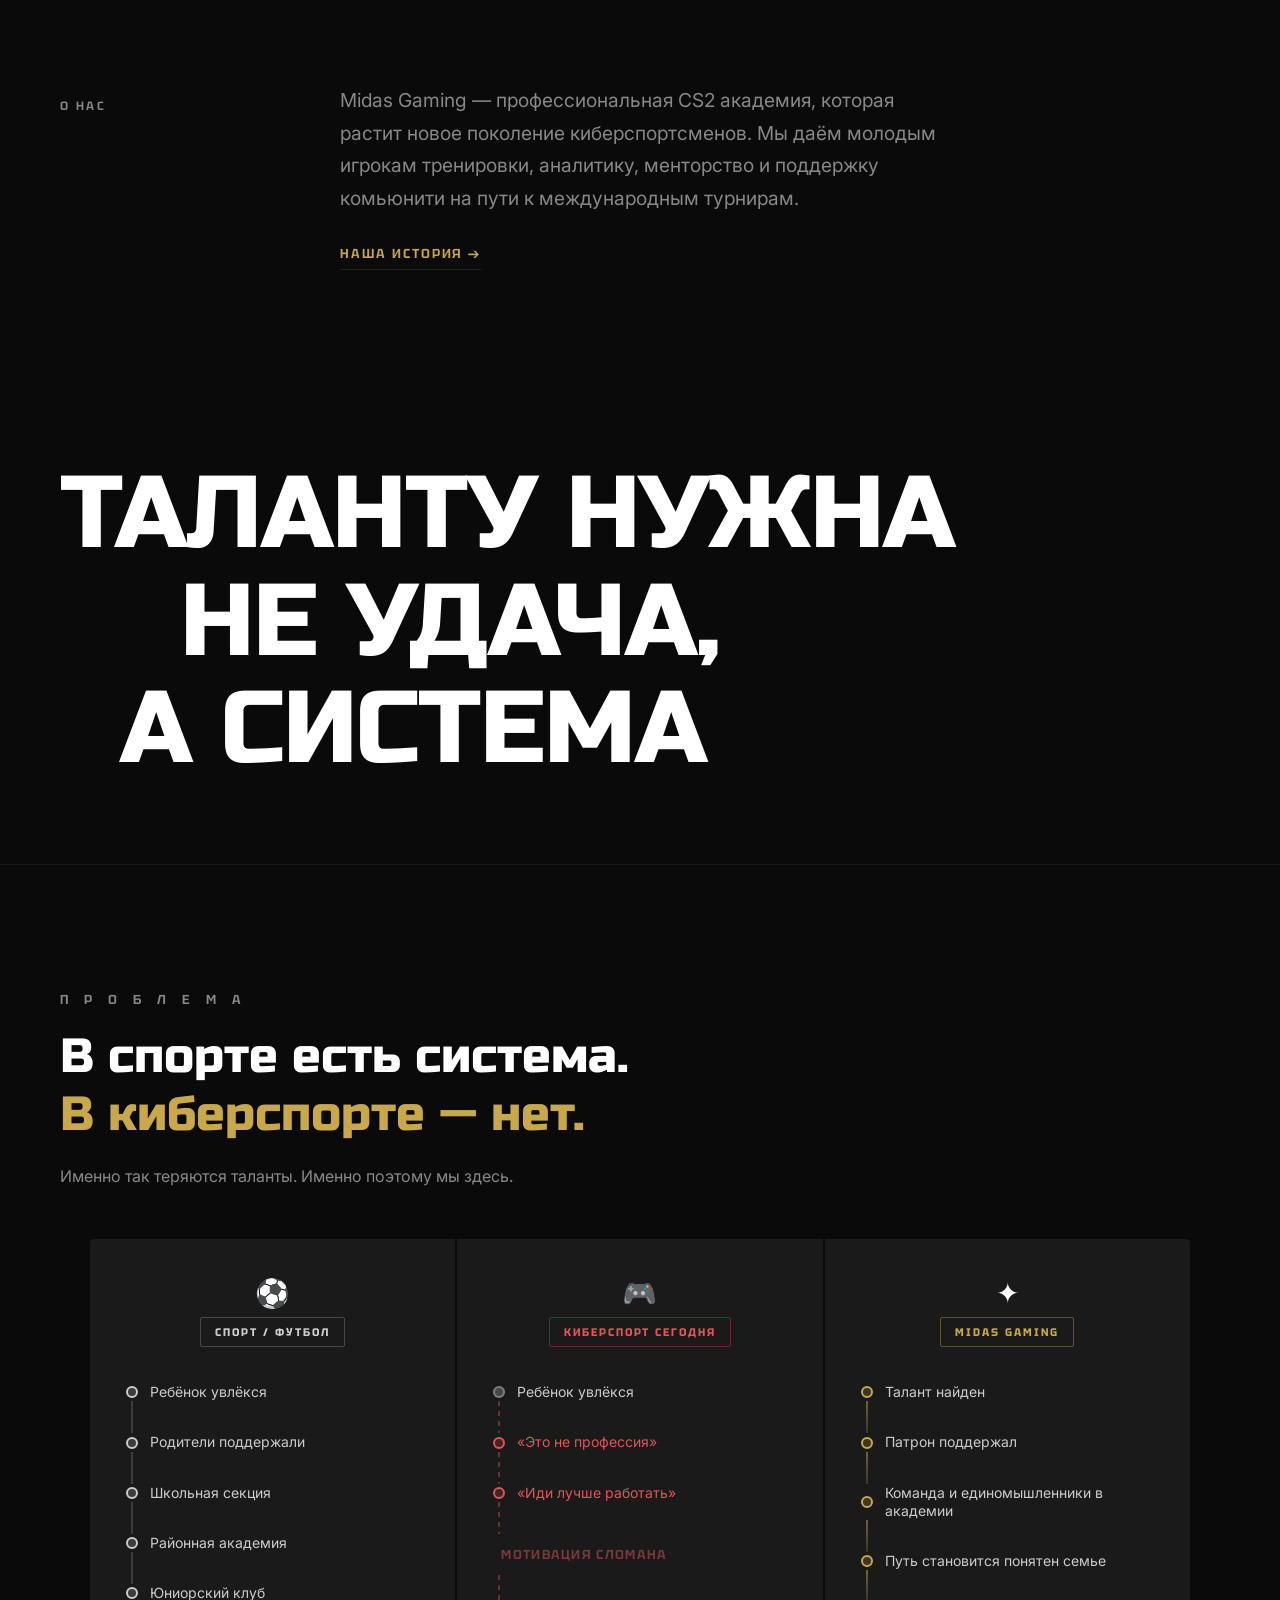
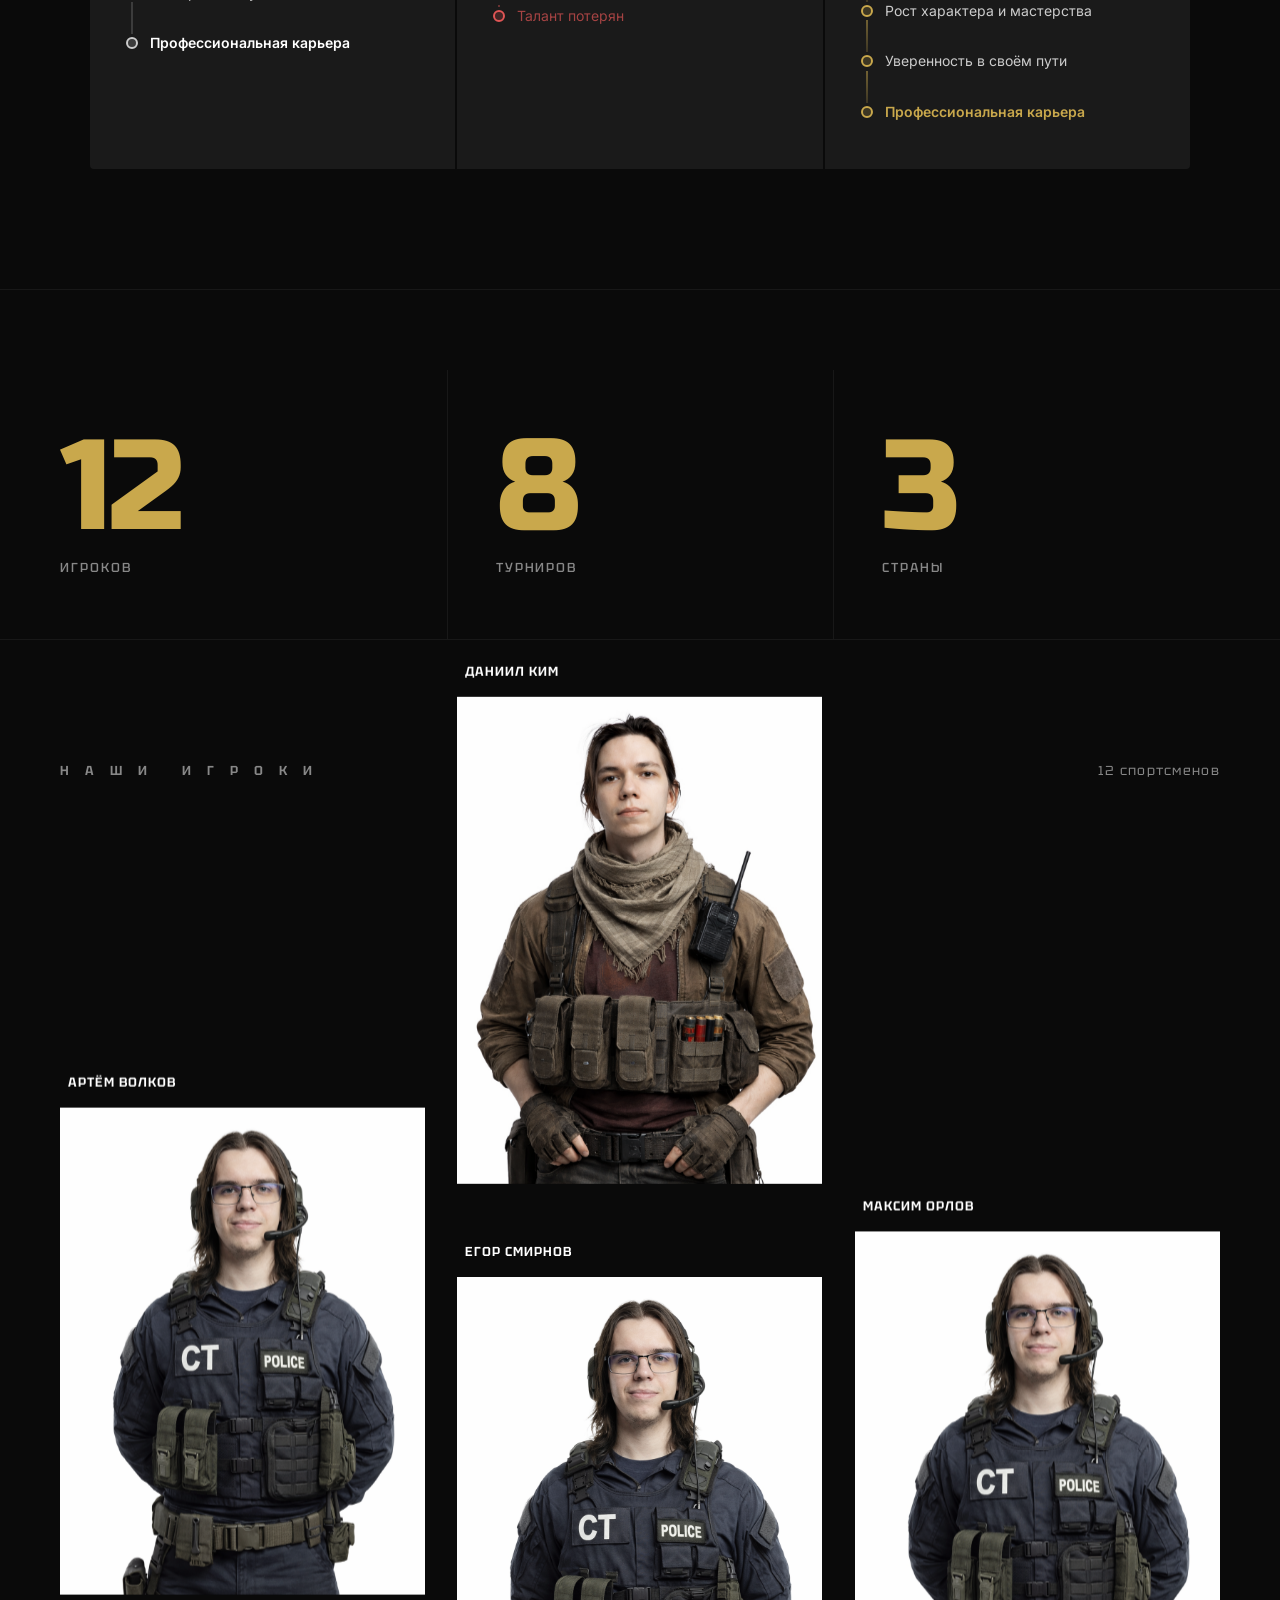
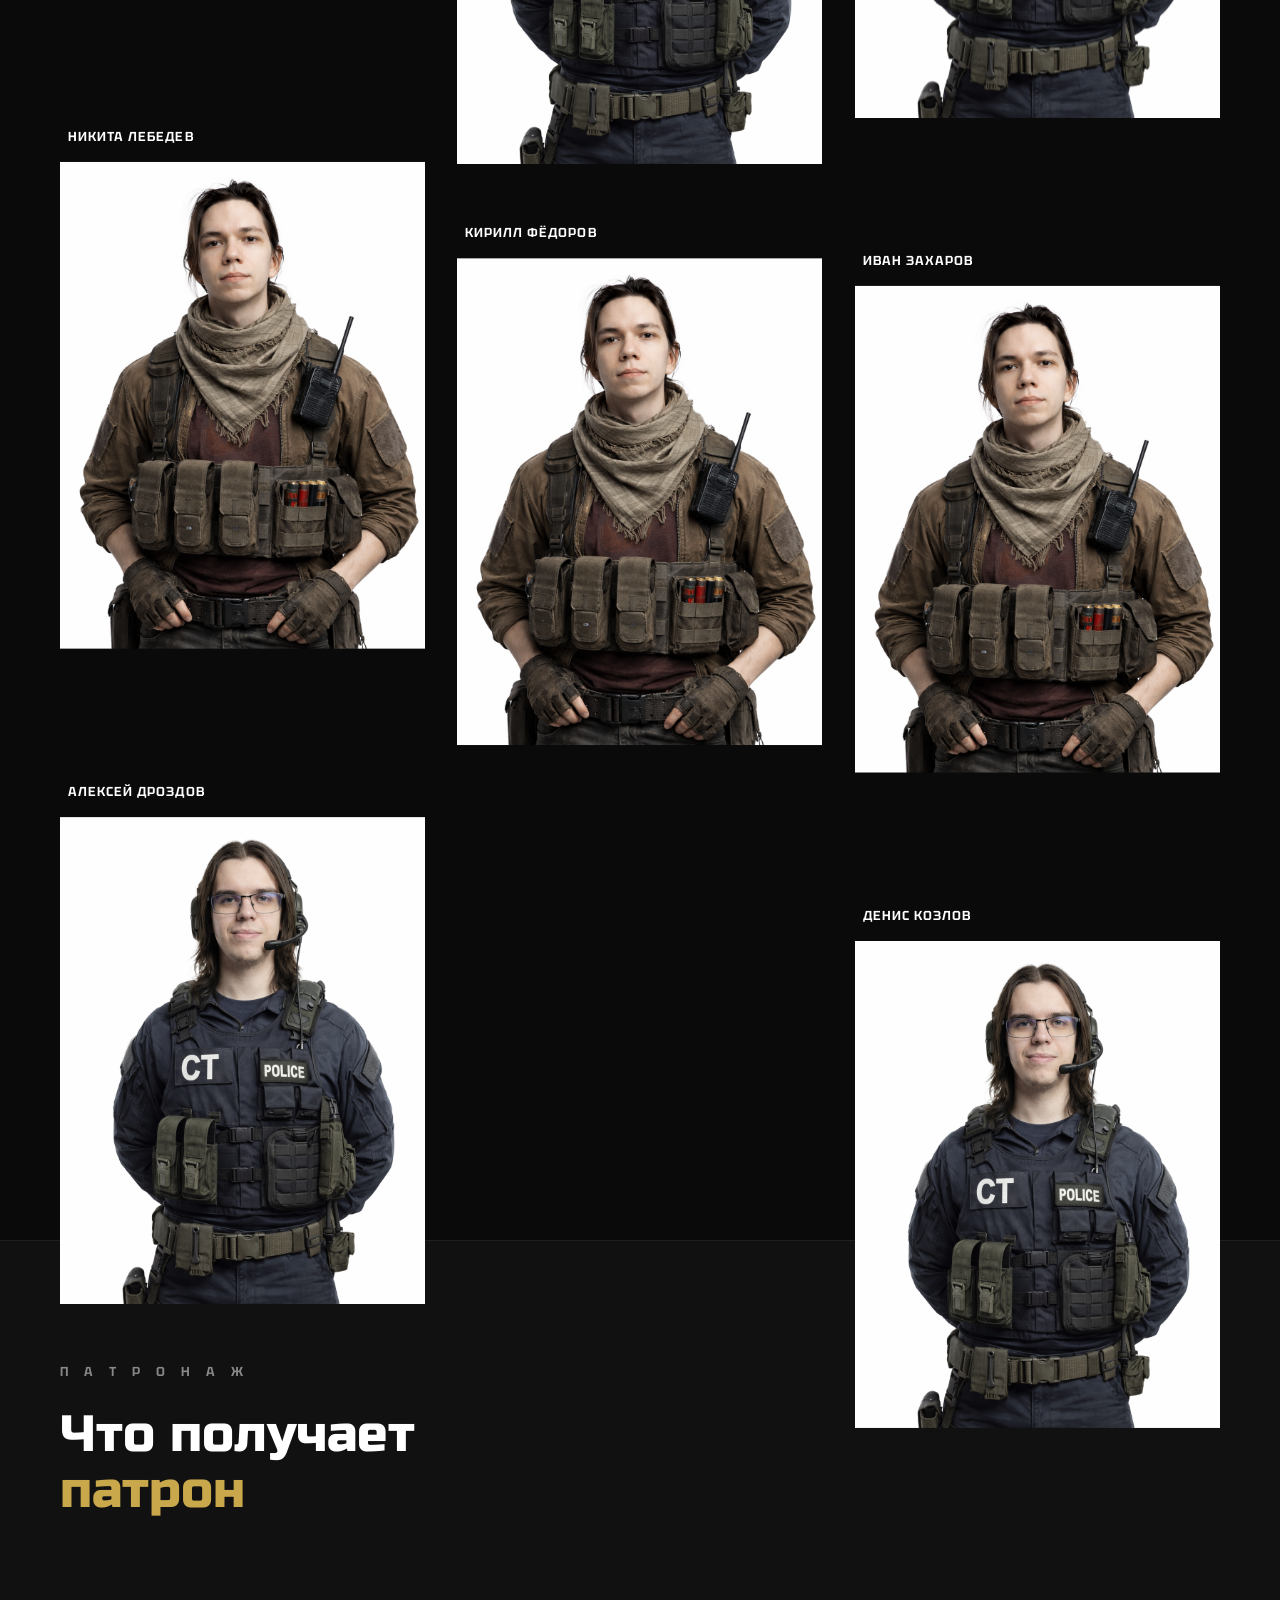
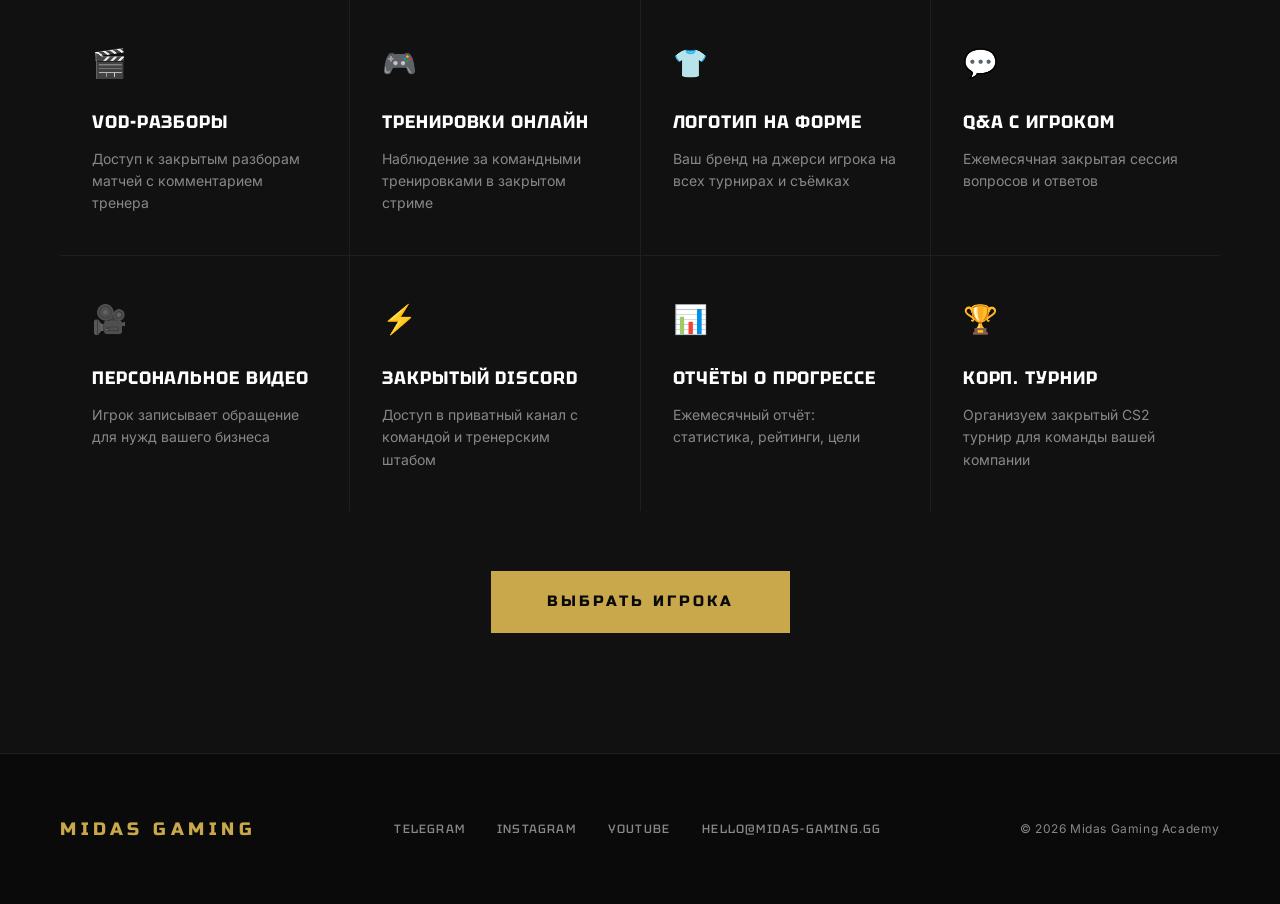
==== commit 44a11029: "Add path comparison section and redesign stats block - Add 'В спорте есть система. В киберспорте — н" ====
--- a/index.html
+++ b/index.html
@@ -116,6 +116,86 @@
         &nbsp;&nbsp;&nbsp;&nbsp;НЕ УДАЧА,<br />
         &nbsp;&nbsp;А СИСТЕМА
       </h2>
+    </div>
+  </section>
+
+  <!-- ===== PATH COMPARISON ===== -->
+  <section class="path-compare">
+    <div class="path-compare-header fade-in">
+      <span class="section-title">П Р О Б Л Е М А</span>
+      <h2>В спорте есть система.<br><em>В киберспорте — нет.</em></h2>
+      <p class="path-compare-sub">Именно так теряются таланты. Именно поэтому мы здесь.</p>
+    </div>
+
+    <div class="path-compare-grid">
+
+      <!-- Спорт -->
+      <div class="pc-col fade-in">
+        <div class="pc-col-header pc-col-header--sport">
+          <span class="pc-col-icon">⚽</span>
+          <span class="pc-col-title">СПОРТ / ФУТБОЛ</span>
+        </div>
+        <div class="pc-path">
+          <div class="pc-step"><div class="pc-dot pc-dot--sport"></div><span>Ребёнок увлёкся</span></div>
+          <div class="pc-connector pc-connector--sport"></div>
+          <div class="pc-step"><div class="pc-dot pc-dot--sport"></div><span>Родители поддержали</span></div>
+          <div class="pc-connector pc-connector--sport"></div>
+          <div class="pc-step"><div class="pc-dot pc-dot--sport"></div><span>Школьная секция</span></div>
+          <div class="pc-connector pc-connector--sport"></div>
+          <div class="pc-step"><div class="pc-dot pc-dot--sport"></div><span>Районная академия</span></div>
+          <div class="pc-connector pc-connector--sport"></div>
+          <div class="pc-step"><div class="pc-dot pc-dot--sport"></div><span>Юниорский клуб</span></div>
+          <div class="pc-connector pc-connector--sport"></div>
+          <div class="pc-step pc-step--outcome">
+            <div class="pc-dot pc-dot--sport"></div><span>Профессиональная карьера</span>
+          </div>
+        </div>
+      </div>
+
+      <!-- Киберспорт сегодня -->
+      <div class="pc-col fade-in">
+        <div class="pc-col-header pc-col-header--broken">
+          <span class="pc-col-icon">🎮</span>
+          <span class="pc-col-title">КИБЕРСПОРТ СЕГОДНЯ</span>
+        </div>
+        <div class="pc-path">
+          <div class="pc-step"><div class="pc-dot"></div><span>Ребёнок увлёкся</span></div>
+          <div class="pc-connector pc-connector--broken"></div>
+          <div class="pc-step pc-step--broken"><div class="pc-dot pc-dot--broken"></div><span>«Это не профессия»</span></div>
+          <div class="pc-connector pc-connector--broken"></div>
+          <div class="pc-step pc-step--broken"><div class="pc-dot pc-dot--broken"></div><span>«Иди лучше работать»</span></div>
+          <div class="pc-connector pc-connector--broken"></div>
+          <div class="pc-void"><span>Мотивация сломана</span></div>
+          <div class="pc-connector pc-connector--broken"></div>
+          <div class="pc-step pc-step--lost"><div class="pc-dot pc-dot--broken"></div><span>Талант потерян</span></div>
+        </div>
+      </div>
+
+      <!-- Midas Gaming -->
+      <div class="pc-col fade-in">
+        <div class="pc-col-header pc-col-header--gold">
+          <span class="pc-col-icon">✦</span>
+          <span class="pc-col-title">MIDAS GAMING</span>
+        </div>
+        <div class="pc-path">
+          <div class="pc-step"><div class="pc-dot pc-dot--gold"></div><span>Талант найден</span></div>
+          <div class="pc-connector pc-connector--gold"></div>
+          <div class="pc-step"><div class="pc-dot pc-dot--gold"></div><span>Патрон поддержал</span></div>
+          <div class="pc-connector pc-connector--gold"></div>
+          <div class="pc-step"><div class="pc-dot pc-dot--gold"></div><span>Команда и единомышленники в академии</span></div>
+          <div class="pc-connector pc-connector--gold"></div>
+          <div class="pc-step"><div class="pc-dot pc-dot--gold"></div><span>Путь становится понятен семье</span></div>
+          <div class="pc-connector pc-connector--gold"></div>
+          <div class="pc-step"><div class="pc-dot pc-dot--gold"></div><span>Рост характера и мастерства</span></div>
+          <div class="pc-connector pc-connector--gold"></div>
+          <div class="pc-step"><div class="pc-dot pc-dot--gold"></div><span>Уверенность в своём пути</span></div>
+          <div class="pc-connector pc-connector--gold"></div>
+          <div class="pc-step pc-step--outcome-gold">
+            <div class="pc-dot pc-dot--gold"></div><span>Профессиональная карьера</span>
+          </div>
+        </div>
+      </div>
+
     </div>
   </section>
 
--- a/styles.css
+++ b/styles.css
@@ -181,6 +181,8 @@
   align-items: flex-end;
   justify-content: flex-start;
   overflow: hidden;
+  padding-top: 140px; /* space for marquee + navbar */
+  box-sizing: border-box;
 }
 
 .hero-video {
@@ -211,12 +213,13 @@
 
 .hero-tagline {
   font-family: 'Tektur', sans-serif;
-  font-size: 16px;
+  font-size: 14px;
   font-weight: 600;
   letter-spacing: 0.15em;
   color: var(--gold);
   text-transform: uppercase;
-  margin-bottom: 24px;
+  margin-bottom: 20px;
+  padding-top: 8px;
 }
 
 .hero-title-block {
@@ -476,35 +479,43 @@
    =========================== */
 
 .stats-section {
-  padding: 0 60px 120px;
+  padding: 80px 60px 0;
+  border-bottom: 1px solid rgba(255,255,255,0.06);
 }
 
 .about-stats {
-  display: flex;
-  gap: 64px;
-  padding-top: 48px;
-  border-top: 1px solid rgba(255,255,255,0.06);
+  display: grid;
+  grid-template-columns: repeat(3, 1fr);
 }
 
 .stat-item {
   display: flex;
   flex-direction: column;
-  gap: 6px;
+  gap: 12px;
+  padding: 60px 0;
+  border-left: 1px solid rgba(255,255,255,0.06);
+  padding-left: 48px;
+}
+
+.stat-item:first-child {
+  border-left: none;
+  padding-left: 0;
 }
 
 .stat-number {
-  font-family: 'Tektur', sans-serif;
-  font-size: 42px;
-  font-weight: 800;
-  color: var(--gold);
-  line-height: 1;
+  font-family: 'Russo One', sans-serif;
+  font-size: clamp(80px, 10vw, 140px);
+  font-weight: 400;
+  color: var(--gold);
+  line-height: 0.9;
+  letter-spacing: -0.02em;
 }
 
 .stat-label {
   font-family: 'Tektur', sans-serif;
   font-weight: 500;
-  font-size: 12px;
-  letter-spacing: 0.1em;
+  font-size: 13px;
+  letter-spacing: 0.15em;
   text-transform: uppercase;
   color: var(--gray);
 }
@@ -891,3 +902,240 @@
     text-align: center;
   }
 }
+
+/* ===========================
+   PATH COMPARISON
+   =========================== */
+
+.path-compare {
+  padding: 120px 60px;
+  background: var(--black);
+  border-top: 1px solid rgba(255,255,255,0.06);
+  border-bottom: 1px solid rgba(255,255,255,0.06);
+}
+
+.path-compare-header {
+  text-align: left;
+  margin-bottom: 48px;
+  max-width: 600px;
+}
+
+.path-compare-header h2 {
+  font-family: 'Russo One', sans-serif;
+  font-size: clamp(28px, 4vw, 48px);
+  font-weight: 400;
+  line-height: 1.2;
+  margin: 16px 0 20px;
+  color: var(--white);
+}
+
+.path-compare-header h2 em {
+  font-style: normal;
+  color: var(--gold);
+}
+
+.path-compare-sub {
+  font-family: 'Inter', sans-serif;
+  font-size: 16px;
+  color: var(--gray);
+  white-space: nowrap;
+}
+
+.path-compare-grid {
+  display: grid;
+  grid-template-columns: 1fr 1fr 1fr;
+  gap: 2px;
+  max-width: 1100px;
+  margin: 0 auto;
+}
+
+/* Column */
+.pc-col {
+  background: var(--black-3);
+  padding: 40px 32px 48px;
+  display: flex;
+  flex-direction: column;
+  align-items: center;
+  gap: 0;
+}
+
+.pc-col:first-child {
+  border-radius: 4px 0 0 4px;
+}
+
+.pc-col:last-child {
+  border-radius: 0 4px 4px 0;
+}
+
+/* Column header */
+.pc-col-header {
+  display: flex;
+  flex-direction: column;
+  align-items: center;
+  gap: 10px;
+  margin-bottom: 36px;
+}
+
+.pc-col-icon {
+  font-size: 28px;
+  line-height: 1;
+}
+
+.pc-col-title {
+  font-family: 'Tektur', sans-serif;
+  font-size: 11px;
+  font-weight: 700;
+  letter-spacing: 0.18em;
+  padding: 5px 14px;
+  border-radius: 2px;
+  text-transform: uppercase;
+}
+
+.pc-col-header--sport .pc-col-title {
+  color: var(--gray-light);
+  border: 1px solid rgba(255,255,255,0.2);
+}
+
+.pc-col-header--broken .pc-col-title {
+  color: #e05555;
+  border: 1px solid rgba(224, 85, 85, 0.35);
+}
+
+.pc-col-header--gold .pc-col-title {
+  color: var(--gold);
+  border: 1px solid rgba(201, 168, 76, 0.4);
+}
+
+/* Path */
+.pc-path {
+  display: flex;
+  flex-direction: column;
+  align-items: center;
+  width: 100%;
+}
+
+/* Step */
+.pc-step {
+  display: flex;
+  align-items: center;
+  gap: 12px;
+  width: 100%;
+  padding: 0 4px;
+}
+
+.pc-step span {
+  font-family: 'Inter', sans-serif;
+  font-size: 14px;
+  color: var(--gray-light);
+  line-height: 1.3;
+}
+
+.pc-step--broken span {
+  color: #e05555;
+}
+
+.pc-step--lost span {
+  color: #e05555;
+  opacity: 0.7;
+}
+
+.pc-step--outcome span {
+  color: var(--white);
+  font-weight: 600;
+}
+
+.pc-step--outcome-gold span {
+  color: var(--gold);
+  font-weight: 600;
+}
+
+/* Dot */
+.pc-dot {
+  width: 12px;
+  height: 12px;
+  border-radius: 50%;
+  flex-shrink: 0;
+  background: rgba(255,255,255,0.2);
+  border: 2px solid rgba(255,255,255,0.3);
+}
+
+.pc-dot--sport {
+  background: rgba(255,255,255,0.15);
+  border-color: var(--gray-light);
+}
+
+.pc-dot--broken {
+  background: rgba(224, 85, 85, 0.2);
+  border-color: #e05555;
+}
+
+.pc-dot--gold {
+  background: rgba(201, 168, 76, 0.2);
+  border-color: var(--gold);
+}
+
+/* Connector line */
+.pc-connector {
+  width: 2px;
+  height: 32px;
+  margin-left: 9px;
+  align-self: flex-start;
+}
+
+.pc-connector--sport {
+  background: rgba(255,255,255,0.15);
+}
+
+.pc-connector--broken {
+  background: repeating-linear-gradient(
+    to bottom,
+    rgba(224, 85, 85, 0.4) 0px,
+    rgba(224, 85, 85, 0.4) 5px,
+    transparent 5px,
+    transparent 10px
+  );
+}
+
+.pc-connector--gold {
+  background: linear-gradient(to bottom, rgba(201,168,76,0.5), rgba(201,168,76,0.2));
+}
+
+/* Void block */
+.pc-void {
+  display: flex;
+  gap: 10px;
+  align-items: center;
+  padding: 14px 0;
+  margin-left: 12px;
+  align-self: flex-start;
+}
+
+.pc-void span {
+  font-family: 'Tektur', sans-serif;
+  font-size: 13px;
+  font-weight: 600;
+  letter-spacing: 0.1em;
+  text-transform: uppercase;
+  color: rgba(224, 85, 85, 0.5);
+  line-height: 1;
+}
+
+/* Responsive */
+@media (max-width: 768px) {
+  .path-compare {
+    padding: 80px 24px;
+  }
+
+  .path-compare-grid {
+    grid-template-columns: 1fr;
+    gap: 12px;
+  }
+
+  .pc-col:first-child {
+    border-radius: 4px 4px 0 0;
+  }
+
+  .pc-col:last-child {
+    border-radius: 0 0 4px 4px;
+  }
+}
